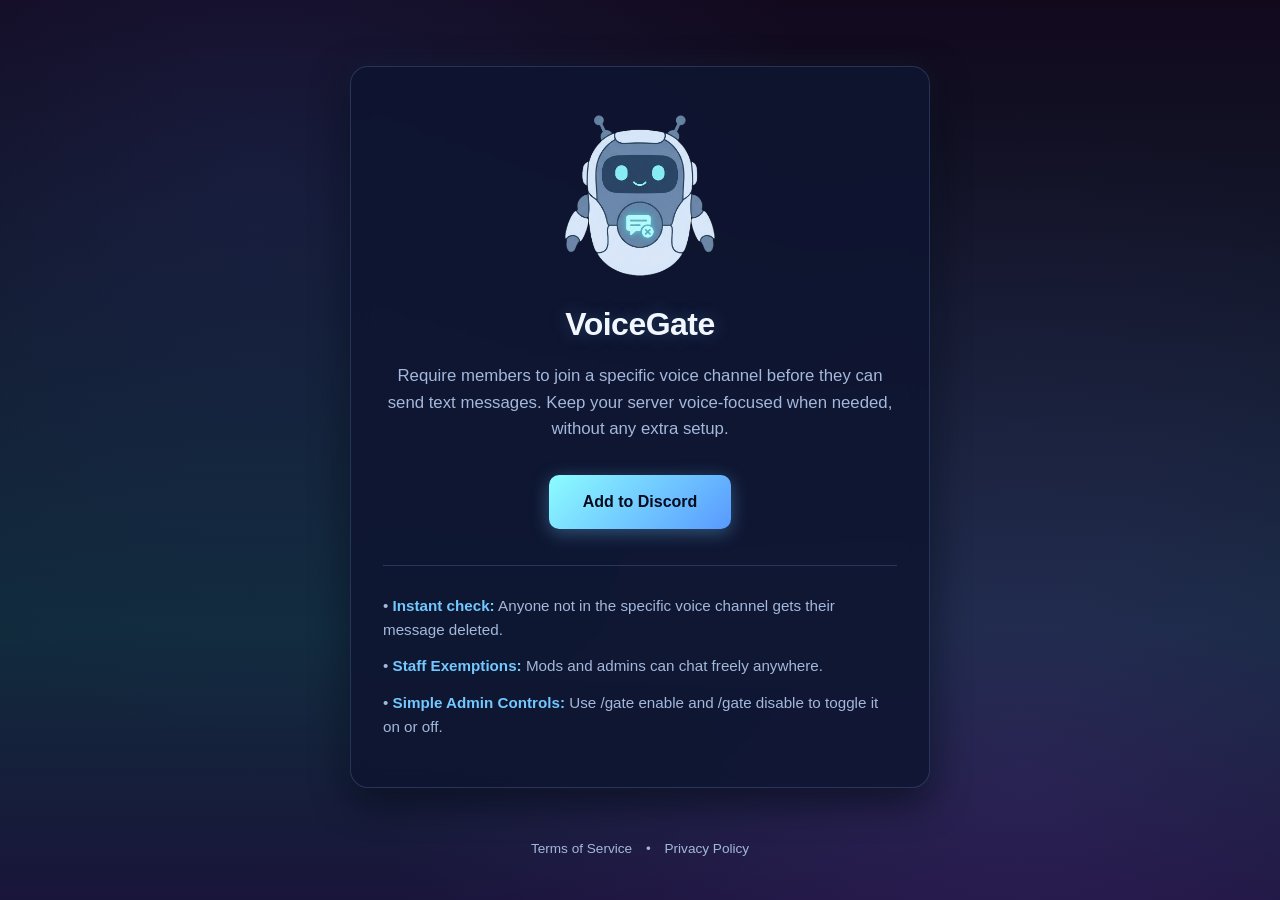
==== index.html @ 49b4dd3c "first commit" ====
<!DOCTYPE html>
<html lang="en">
<head>
    <meta charset="UTF-8">
    <meta name="viewport" content="width=device-width, initial-scale=1.0">
    <title>VoiceGate — Be in Call to Chat</title>
    <meta name="description"
      content="Require members to join a specific voice channel before they can send text messages. Keep your server voice-focused when needed, without any extra setup." />
    <link rel="icon" href="assets/logo.png" type="image/png" />
    <link rel="apple-touch-icon" href="assets/logo.png" />
    <link rel="stylesheet" href="style.css">
</head>
<body class="home-page">
    <main class="home-container">
        <img src="assets/logo.png" alt="" class="logo">
        <h1>VoiceGate</h1>
        <p class="tagline">
            Require members to join a specific voice channel before they can send text messages. Keep your server voice-focused when needed, without any extra setup.
        </p>
        <a href="https://discord.com/discovery/applications/1570205489608921218" class="btn-invite" target="_blank" rel="noopener">
            Add to Discord
        </a>
        <div class="features">
            <div class="feature-item">• <strong>Instant check:</strong> Anyone not in the specific voice channel gets their message deleted.</div>
            <div class="feature-item">• <strong>Staff Exemptions:</strong> Mods and admins can chat freely anywhere.</div>
            <div class="feature-item">• <strong>Simple Admin Controls:</strong> Use /gate enable and /gate disable to toggle it on or off.</div>
        </div>
    </main>

    <footer class="home-footer">
        <a href="terms.html">Terms of Service</a> •
        <a href="privacy.html">Privacy Policy</a>
    </footer>

</body>
</html>
---- style.css ----
:root {
  --bg-color: #12091d;          
  --bg-indigo: #112b3c;         
  --bg-purple: #1b4c54;        
  --content-bg: #210e30;     
  --text-primary: #f2f7ff;      
  --text-secondary: #a4b8dc;     
  --accent: #72c8ff;            
  --accent-hover: #9bd9ff;       
  --accent-glow: rgba(114, 200, 255, 0.25);
  --border-color: rgba(138, 180, 248, 0.2);
  --font-family: 'Segoe UI', Tahoma, Geneva, Verdana, sans-serif;
}

* {
  box-sizing: border-box;
  margin: 0;
  padding: 0;
}

body {
  font-family: var(--font-family);
  background-color: var(--bg-color);
  background-image:
    radial-gradient(circle at 20% 20%, rgba(45, 65, 145, 0.22) 0%, transparent 45%),
    radial-gradient(circle at 80% 85%, rgba(92, 46, 145, 0.28) 0%, transparent 50%),
    linear-gradient(180deg, var(--bg-color) 0%, var(--bg-indigo) 70%, #19153a 100%);
  background-attachment: fixed;
  color: var(--text-primary);
  line-height: 1.6;
  min-height: 100vh;
  display: flex;
  flex-direction: column;
  padding: 40px 20px;
}

.header {
  text-align: center;
  margin-bottom: 32px;
}

.bot-logo {
  font-size: 1.5rem;
  font-weight: bold;
  color: var(--text-primary);
  text-decoration: none;
  text-shadow: 0 0 14px var(--accent-glow);
}

.nav {
  margin-top: 8px;
}

.nav a {
  color: var(--text-secondary);
  text-decoration: none;
  margin: 0 12px;
  font-size: 0.95rem;
  font-weight: 500;
  transition: color 0.2s, text-shadow 0.2s;
}

.nav a:hover,
.nav a.active {
  color: var(--accent);
  text-shadow: 0 0 10px var(--accent-glow);
}

.container {
  max-width: 800px;
  width: 100%;
  margin: 0 auto;
  background-color: rgba(14, 21, 48, 0.88);
  backdrop-filter: blur(10px);
  padding: 40px;
  border-radius: 16px;
  box-shadow: 0 12px 36px rgba(3, 5, 15, 0.65), 0 0 24px rgba(114, 200, 255, 0.06);
  border: 1px solid var(--border-color);
}

body.home-page {
  justify-content: center;
  align-items: center;
}

.home-container {
  max-width: 580px;
  width: 100%;
  margin: auto;
  background-color: rgba(14, 21, 48, 0.88);
  backdrop-filter: blur(10px);
  padding: 48px 32px;
  border-radius: 18px;
  border: 1px solid var(--border-color);
  box-shadow: 0 12px 36px rgba(3, 5, 15, 0.65), 0 0 28px rgba(114, 200, 255, 0.08);
  text-align: center;
}

.logo {
  width: min(150px, 100%);
  margin-bottom: 16px;
  animation: move 0.8s infinite alternate-reverse ease-in-out;
}

.home-container h1 {
  border-bottom: none;
  padding-bottom: 0;
  font-size: 2rem;
  margin-bottom: 12px;
  letter-spacing: -0.5px;
  color: var(--text-primary);
  text-shadow: 0 0 18px var(--accent-glow);
}

.tagline {
  font-size: 1.05rem;
  color: var(--text-secondary);
  margin-bottom: 32px;
}

.btn-invite {
  display: inline-block;
  background: linear-gradient(135deg, #8cfdff 0%, #5899ff 100%);
  color: #060b1e;
  font-weight: 700;
  font-size: 1rem;
  padding: 14px 34px;
  border-radius: 10px;
  text-decoration: none;
  box-shadow: 0 4px 18px rgba(114, 200, 255, 0.35);
  transition: background 0.2s, transform 0.15s, box-shadow 0.2s;
}

.btn-invite:hover {
  background: linear-gradient(135deg, #9be0ff 0%, #73adff 100%);
  color: #060b1e;
  text-decoration: none;
  transform: translateY(-2px);
  box-shadow: 0 6px 24px rgba(114, 200, 255, 0.5);
}

.features {
  margin-top: 36px;
  padding-top: 28px;
  border-top: 1px solid var(--border-color);
  display: flex;
  flex-direction: column;
  gap: 12px;
  text-align: left;
}

.feature-item {
  font-size: 0.95rem;
  color: var(--text-secondary);
}

.feature-item strong {
  color: var(--accent);
}

/* --- Typography --- */
h1 {
  font-size: 2.2rem;
  color: var(--accent);
  margin-bottom: 10px;
  border-bottom: 2px solid var(--border-color);
  padding-bottom: 10px;
  text-shadow: 0 0 16px var(--accent-glow);
}

h2 {
  font-size: 1.4rem;
  margin-top: 30px;
  margin-bottom: 12px;
  color: var(--text-primary);
}

p, li {
  font-size: 1rem;
  color: var(--text-secondary);
  margin-bottom: 15px;
}

ul {
  margin-left: 20px;
  margin-bottom: 20px;
}

li {
  margin-bottom: 8px;
}

a {
  color: var(--accent);
  text-decoration: none;
  transition: color 0.2s;
}

a:hover {
  color: var(--accent-hover);
  text-decoration: underline;
}

/* --- Shared Footer --- */
.footer {
  text-align: center;
  margin-top: 32px;
  padding-top: 20px;
  border-top: 1px solid var(--border-color);
  font-size: 0.85rem;
  color: #7488b0;
}

.home-footer {
  text-align: center;
  margin-top: 24px;
  font-size: 0.85rem;
  color: var(--text-secondary);
}

.home-footer a {
  color: var(--text-secondary);
  margin: 0 10px;
}

.home-footer a:hover {
  color: var(--accent);
}

@keyframes move {
  0% {
    transform: translateY(0px);
  }
  100% {
    transform: translateY(-6px);
  }
}
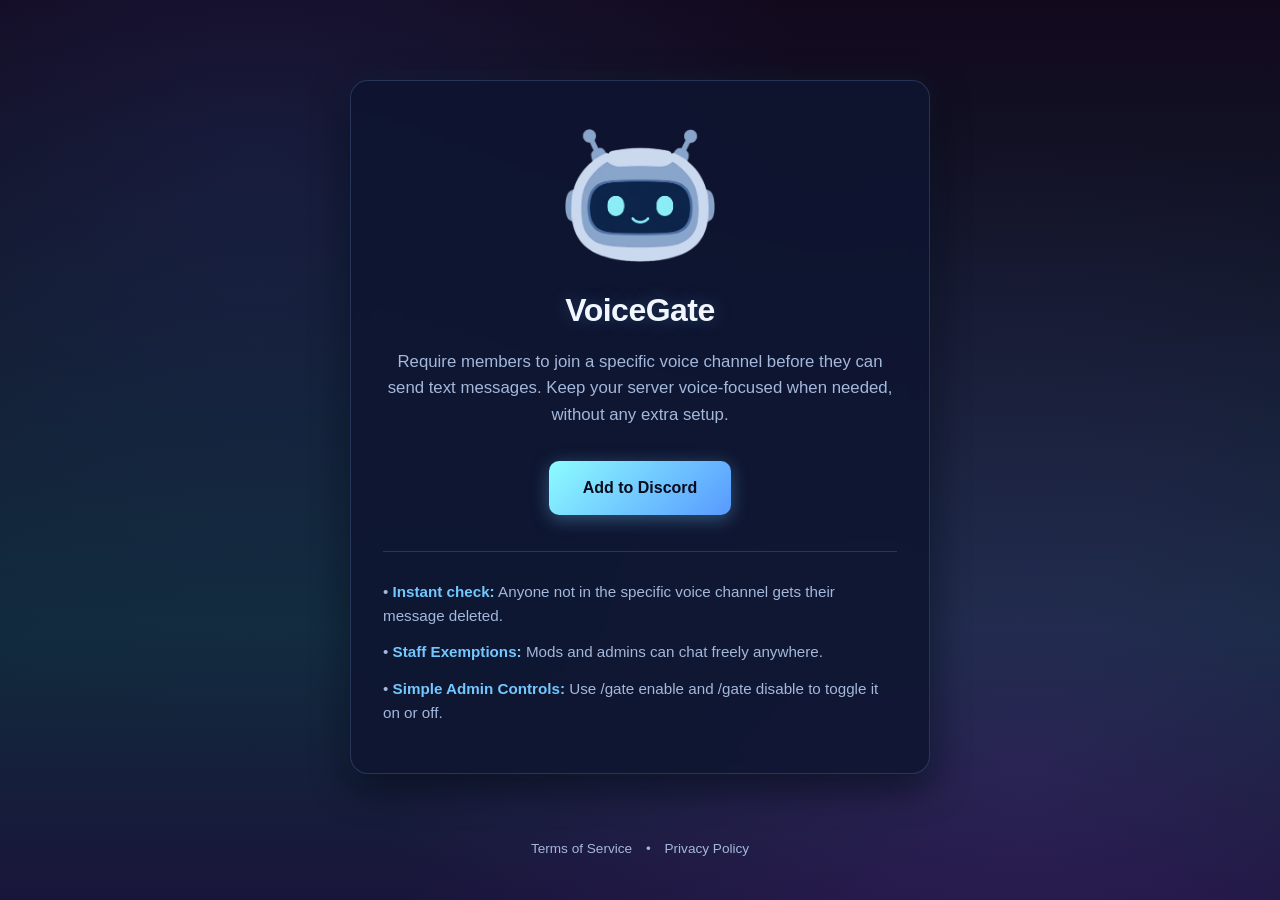
==== commit 44e7da5e: "fix link" ====
--- a/index.html
+++ b/index.html
@@ -17,7 +17,7 @@
         <p class="tagline">
             Require members to join a specific voice channel before they can send text messages. Keep your server voice-focused when needed, without any extra setup.
         </p>
-        <a href="https://discord.com/discovery/applications/1570205489608921218" class="btn-invite" target="_blank" rel="noopener">
+        <a href="https://discord.com/discovery/applications/1571646688047931432" class="btn-invite" target="_blank" rel="noopener">
             Add to Discord
         </a>
         <div class="features">
